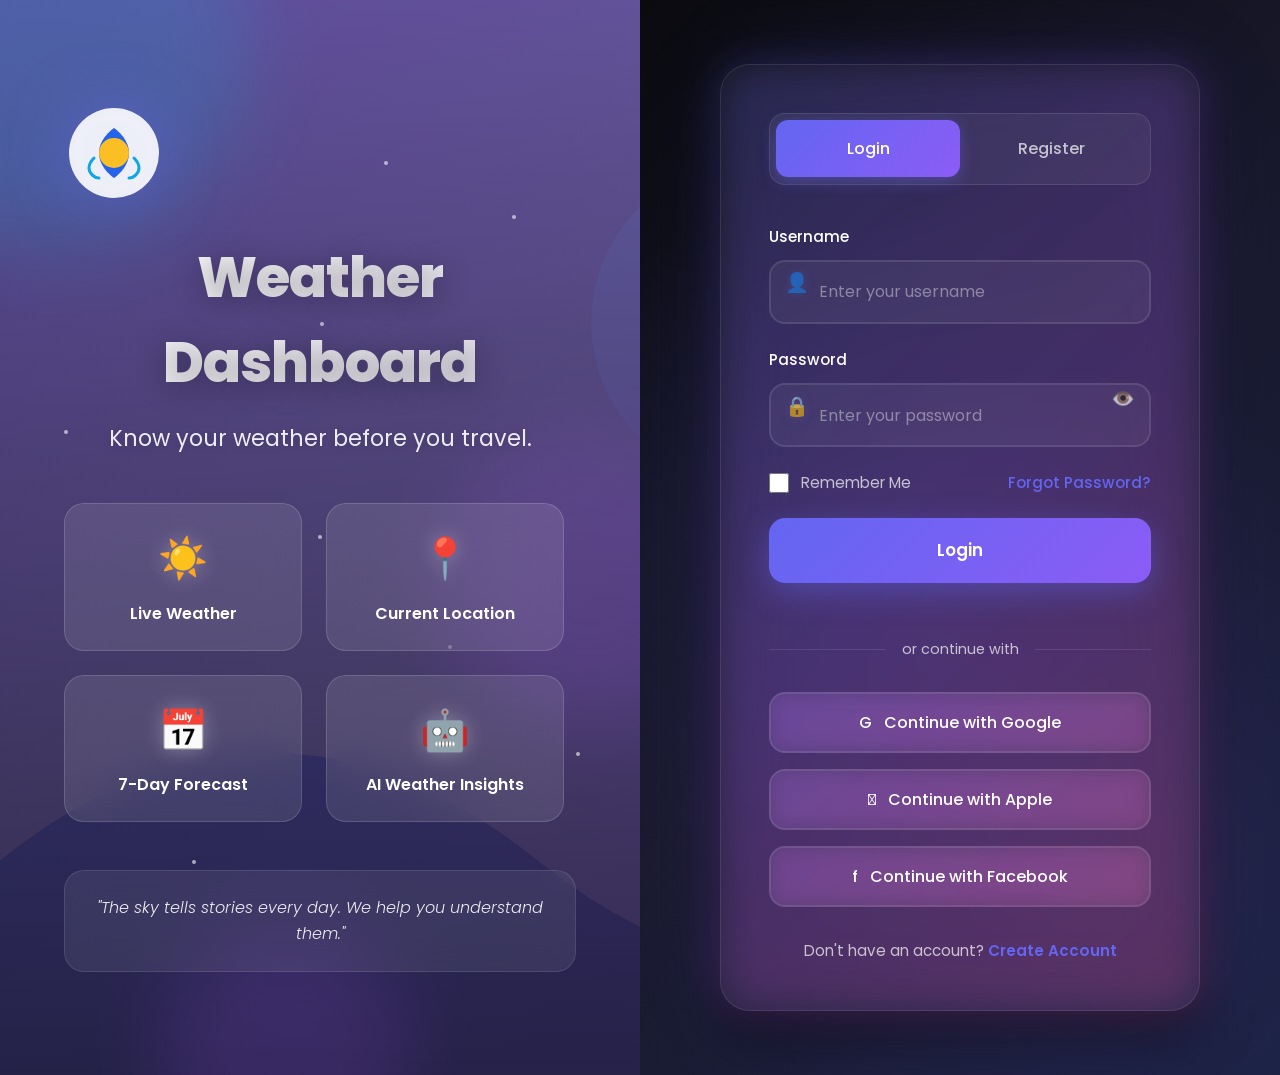
==== index.html @ 893cb173 "Initial project setup" ====
<!DOCTYPE html>
<html lang="en">
<head>
    <meta charset="UTF-8">
    <meta name="viewport" content="width=device-width, initial-scale=1.0">
    <title>Weather Dashboard - Login</title>
    <link rel="preconnect" href="https://fonts.googleapis.com">
    <link rel="preconnect" href="https://fonts.gstatic.com" crossorigin>
    <link href="https://fonts.googleapis.com/css2?family=Poppins:wght@300;400;500;600;700&display=swap" rel="stylesheet">
    <link rel="stylesheet" href="css/style.css">
</head>
<body>
    <div class="login-container">
        <!-- Left Side - Animated Background -->
        <div class="left-side">
            <!-- Animated Background Shapes -->
            <div class="bg-shapes">
                <div class="shape shape-1"></div>
                <div class="shape shape-2"></div>
                <div class="shape shape-3"></div>
            </div>

            <!-- Floating Weather Particles -->
            <div class="particle"></div>
            <div class="particle"></div>
            <div class="particle"></div>
            <div class="particle"></div>
            <div class="particle"></div>
            <div class="particle"></div>
            <div class="particle"></div>
            <div class="particle"></div>

            <!-- Left Side Content -->
            <div class="left-content">
                <div class="logo">
                    <svg viewBox="0 0 100 100" fill="none" xmlns="http://www.w3.org/2000/svg">
                        <circle cx="50" cy="50" r="45" fill="white" fill-opacity="0.9"/>
                        <path d="M50 25C50 25 35 35 35 50C35 65 50 75 50 75C50 75 65 65 65 50C65 35 50 25 50 25Z" fill="#2563EB"/>
                        <circle cx="50" cy="50" r="15" fill="#FBBF24"/>
                        <path d="M30 55C30 55 25 60 25 65C25 70 30 75 35 75" stroke="#0EA5E9" stroke-width="3" stroke-linecap="round"/>
                        <path d="M70 55C70 55 75 60 75 65C75 70 70 75 65 75" stroke="#0EA5E9" stroke-width="3" stroke-linecap="round"/>
                    </svg>
                </div>
                <h1>Weather Dashboard</h1>
                <p class="subtitle">Know your weather before you travel.</p>

                <!-- Feature Cards -->
                <div class="features">
                    <div class="feature-card">
                        <span class="icon">☀️</span>
                        <span>Live Weather</span>
                    </div>
                    <div class="feature-card">
                        <span class="icon">📍</span>
                        <span>Current Location</span>
                    </div>
                    <div class="feature-card">
                        <span class="icon">📅</span>
                        <span>7-Day Forecast</span>
                    </div>
                    <div class="feature-card">
                        <span class="icon">🤖</span>
                        <span>AI Weather Insights</span>
                    </div>
                </div>

                <!-- Quote Section -->
                <div class="quote-section">
                    <p>"The sky tells stories every day. We help you understand them."</p>
                </div>
            </div>
        </div>

        <!-- Right Side - Login Form -->
        <div class="right-side">
            <div class="login-card">
                <!-- Login/Register Toggle -->
                <div class="auth-toggle">
                    <button class="toggle-btn active" id="loginToggle">Login</button>
                    <button class="toggle-btn" id="registerToggle">Register</button>
                </div>

                <!-- Login Form -->
                <form class="auth-form active" id="loginForm">
                    <div class="form-group">
                        <label for="loginUsername">Username</label>
                        <span class="input-icon">👤</span>
                        <input type="text" id="loginUsername" placeholder="Enter your username" autocomplete="username">
                        <span class="validation-message" id="loginUsernameError"></span>
                    </div>

                    <div class="form-group">
                        <label for="loginPassword">Password</label>
                        <span class="input-icon">🔒</span>
                        <input type="password" id="loginPassword" placeholder="Enter your password" autocomplete="current-password">
                        <span class="password-toggle" id="loginPasswordToggle">👁️</span>
                        <span class="validation-message" id="loginPasswordError"></span>
                    </div>

                    <div class="form-options">
                        <label class="remember-me">
                            <input type="checkbox" id="rememberMe">
                            Remember Me
                        </label>
                        <a href="#" class="forgot-password" id="forgotPassword">Forgot Password?</a>
                    </div>

                    <button type="submit" class="submit-btn" id="loginBtn">
                        <span class="btn-text">Login</span>
                        <div class="loading-spinner"></div>
                    </button>

                    <!-- Social Login -->
                    <div class="divider">
                        <span>or continue with</span>
                    </div>

                    <div class="social-login">
                        <button type="button" class="social-btn google">
                            <span>G</span>
                            <span>Continue with Google</span>
                        </button>
                        <button type="button" class="social-btn apple">
                            <span></span>
                            <span>Continue with Apple</span>
                        </button>
                        <button type="button" class="social-btn facebook">
                            <span>f</span>
                            <span>Continue with Facebook</span>
                        </button>
                    </div>

                    <div class="create-account">
                        <p>Don't have an account? <a href="#" id="createAccountLink">Create Account</a></p>
                    </div>
                </form>

                <!-- Register Form -->
                <form class="auth-form" id="registerForm">
                    <div class="form-group">
                        <label for="registerUsername">Username</label>
                        <span class="input-icon">👤</span>
                        <input type="text" id="registerUsername" placeholder="Choose a username" autocomplete="username">
                        <span class="validation-message" id="registerUsernameError"></span>
                    </div>

                    <div class="form-group">
                        <label for="registerEmail">Email</label>
                        <span class="input-icon">📧</span>
                        <input type="email" id="registerEmail" placeholder="Enter your email" autocomplete="email">
                        <span class="validation-message" id="registerEmailError"></span>
                    </div>

                    <div class="form-group">
                        <label for="registerPassword">Password</label>
                        <span class="input-icon">🔒</span>
                        <input type="password" id="registerPassword" placeholder="Create a password" autocomplete="new-password">
                        <span class="password-toggle" id="registerPasswordToggle">👁️</span>
                        <span class="validation-message" id="registerPasswordError"></span>
                    </div>

                    <div class="form-group">
                        <label for="confirmPassword">Confirm Password</label>
                        <span class="input-icon">🔒</span>
                        <input type="password" id="confirmPassword" placeholder="Confirm your password" autocomplete="new-password">
                        <span class="password-toggle" id="confirmPasswordToggle">👁️</span>
                        <span class="validation-message" id="confirmPasswordError"></span>
                    </div>

                    <button type="submit" class="submit-btn" id="registerBtn">
                        <span class="btn-text">Create Account</span>
                        <div class="loading-spinner"></div>
                    </button>

                    <!-- Social Login -->
                    <div class="divider">
                        <span>or continue with</span>
                    </div>

                    <div class="social-login">
                        <button type="button" class="social-btn google">
                            <span>G</span>
                            <span>Continue with Google</span>
                        </button>
                        <button type="button" class="social-btn apple">
                            <span></span>
                            <span>Continue with Apple</span>
                        </button>
                        <button type="button" class="social-btn facebook">
                            <span>f</span>
                            <span>Continue with Facebook</span>
                        </button>
                    </div>

                    <div class="create-account">
                        <p>Already have an account? <a href="#" id="loginAccountLink">Login</a></p>
                    </div>
                </form>
            </div>
        </div>
    </div>

    <!-- Toast Container -->
    <div class="toast-container" id="toastContainer"></div>

    <script src="js/login.js"></script>
</body>
</html>
---- css/style.css ----
/* ============================================
   Weather Dashboard - Premium Login Page Styles
   Futuristic Glassmorphism Design
   ============================================ */

/* CSS Variables */
:root {
  --primary: #6366f1;
  --secondary: #8b5cf6;
  --accent: #a855f7;
  --dark: #0a0a0f;
  --background: #0a0a0f;
  --success: #10b981;
  --warning: #f59e0b;
  --danger: #ef4444;
  --glass-bg: rgba(255, 255, 255, 0.05);
  --glass-border: rgba(255, 255, 255, 0.1);
  --neon-blue: #00d4ff;
  --neon-purple: #a855f7;
  --text-primary: #ffffff;
  --text-secondary: rgba(255, 255, 255, 0.7);
  --shadow-light: 0 4px 6px -1px rgba(0, 0, 0, 0.3);
  --shadow-medium: 0 10px 15px -3px rgba(0, 0, 0, 0.4);
  --shadow-large: 0 25px 50px -12px rgba(0, 0, 0, 0.5);
  --shadow-glow: 0 0 20px rgba(99, 102, 241, 0.3);
}

/* Reset and Base Styles */
* {
  margin: 0;
  padding: 0;
  box-sizing: border-box;
}

body {
  font-family: 'Poppins', sans-serif;
  background: var(--background);
  overflow-x: hidden;
  min-height: 100vh;
  color: var(--text-primary);
}

/* ============================================
   Main Container - Split Screen Layout
   ============================================ */
.login-container {
  display: flex;
  min-height: 100vh;
  width: 100%;
  background: var(--dark);
}

/* ============================================
   Left Side - Premium Animated Background
   ============================================ */
.left-side {
  flex: 1;
  position: relative;
  background: 
    linear-gradient(135deg, rgba(99, 102, 241, 0.8) 0%, rgba(139, 92, 246, 0.8) 50%, rgba(168, 85, 247, 0.8) 100%),
    url('data:image/svg+xml,<svg xmlns="http://www.w3.org/2000/svg" viewBox="0 0 100 100"><defs><linearGradient id="sky" x1="0%" y1="0%" x2="100%" y2="100%"><stop offset="0%" style="stop-color:%23ff6b6b"/><stop offset="50%" style="stop-color:%23feca57"/><stop offset="100%" style="stop-color:%23ff9ff3"/></linearGradient></defs><rect fill="url(%23sky)" width="100" height="100"/><path d="M0 80 Q25 60 50 80 T100 80 L100 100 L0 100 Z" fill="%232d3436"/><circle cx="70" cy="30" r="15" fill="%23ffeaa7"/></svg>');
  background-size: 400% 400%, cover;
  animation: gradientShift 20s ease infinite;
  display: flex;
  flex-direction: column;
  justify-content: center;
  align-items: center;
  padding: 4rem;
  color: white;
  overflow: hidden;
}

@keyframes gradientShift {
  0% { background-position: 0% 50%; }
  50% { background-position: 100% 50%; }
  100% { background-position: 0% 50%; }
}

/* Dark Gradient Overlay */
.left-side::before {
  content: '';
  position: absolute;
  top: 0;
  left: 0;
  right: 0;
  bottom: 0;
  background: linear-gradient(180deg, rgba(10, 10, 15, 0.3) 0%, rgba(10, 10, 15, 0.7) 100%);
  z-index: 1;
}

/* Animated Background Elements */
.bg-shapes {
  position: absolute;
  top: 0;
  left: 0;
  width: 100%;
  height: 100%;
  overflow: hidden;
  z-index: 1;
}

.shape {
  position: absolute;
  border-radius: 50%;
  opacity: 0.15;
  animation: float 25s infinite ease-in-out;
  filter: blur(40px);
}

.shape-1 {
  width: 400px;
  height: 400px;
  background: var(--neon-blue);
  top: -150px;
  left: -150px;
  animation-delay: 0s;
}

.shape-2 {
  width: 300px;
  height: 300px;
  background: var(--neon-purple);
  top: 40%;
  right: -100px;
  animation-delay: 8s;
}

.shape-3 {
  width: 250px;
  height: 250px;
  background: var(--accent);
  bottom: -100px;
  left: 25%;
  animation-delay: 15s;
}

@keyframes float {
  0%, 100% { transform: translateY(0) rotate(0deg); }
  25% { transform: translateY(-20px) rotate(5deg); }
  50% { transform: translateY(-40px) rotate(-5deg); }
  75% { transform: translateY(-20px) rotate(3deg); }
}

/* Floating Weather Particles */
.particle {
  position: absolute;
  width: 4px;
  height: 4px;
  background: rgba(255, 255, 255, 0.6);
  border-radius: 50%;
  animation: particleFloat 15s infinite ease-in-out;
  z-index: 2;
}

.particle:nth-child(1) { top: 10%; left: 20%; animation-delay: 0s; }
.particle:nth-child(2) { top: 20%; left: 80%; animation-delay: 2s; }
.particle:nth-child(3) { top: 40%; left: 10%; animation-delay: 4s; }
.particle:nth-child(4) { top: 60%; left: 70%; animation-delay: 6s; }
.particle:nth-child(5) { top: 80%; left: 30%; animation-delay: 8s; }
.particle:nth-child(6) { top: 30%; left: 50%; animation-delay: 10s; }
.particle:nth-child(7) { top: 70%; left: 90%; animation-delay: 12s; }
.particle:nth-child(8) { top: 15%; left: 60%; animation-delay: 14s; }

@keyframes particleFloat {
  0%, 100% { transform: translateY(0) translateX(0); opacity: 0; }
  10% { opacity: 1; }
  90% { opacity: 1; }
  100% { transform: translateY(-100vh) translateX(50px); opacity: 0; }
}

@keyframes cloudFloat {
  0%, 100% { transform: translateX(0); }
  50% { transform: translateX(50px); }
}

/* Left Side Content */
.left-content {
  position: relative;
  z-index: 10;
  text-align: center;
  animation: fadeInUp 1s ease-out;
  max-width: 600px;
}

@keyframes fadeInUp {
  from {
    opacity: 0;
    transform: translateY(30px);
  }
  to {
    opacity: 1;
    transform: translateY(0);
  }
}

.logo {
  width: 100px;
  height: 100px;
  margin-bottom: 2rem;
  animation: floatLogo 4s ease-in-out infinite;
  filter: drop-shadow(0 0 30px rgba(99, 102, 241, 0.5));
}

@keyframes floatLogo {
  0%, 100% { transform: translateY(0) rotate(0deg); }
  50% { transform: translateY(-15px) rotate(5deg); }
}

.left-content h1 {
  font-size: 3.5rem;
  font-weight: 800;
  margin-bottom: 1rem;
  text-shadow: 0 4px 30px rgba(0, 0, 0, 0.3);
  letter-spacing: -1px;
  background: linear-gradient(135deg, #ffffff 0%, rgba(255, 255, 255, 0.8) 100%);
  -webkit-background-clip: text;
  -webkit-text-fill-color: transparent;
  background-clip: text;
}

.left-content .subtitle {
  font-size: 1.4rem;
  margin-bottom: 3rem;
  opacity: 0.9;
  font-weight: 400;
  text-shadow: 0 2px 10px rgba(0, 0, 0, 0.2);
}

/* Feature Cards */
.features {
  display: grid;
  grid-template-columns: repeat(2, 1fr);
  gap: 1.5rem;
  max-width: 500px;
  margin-bottom: 3rem;
}

.feature-card {
  background: rgba(255, 255, 255, 0.1);
  backdrop-filter: blur(20px);
  border: 1px solid rgba(255, 255, 255, 0.15);
  border-radius: 20px;
  padding: 1.5rem;
  text-align: center;
  transition: all 0.4s cubic-bezier(0.175, 0.885, 0.32, 1.275);
  animation: slideUp 0.8s ease-out backwards;
  position: relative;
  overflow: hidden;
}

.feature-card::before {
  content: '';
  position: absolute;
  top: 0;
  left: 0;
  right: 0;
  bottom: 0;
  background: linear-gradient(135deg, rgba(99, 102, 241, 0.2) 0%, rgba(168, 85, 247, 0.2) 100%);
  opacity: 0;
  transition: opacity 0.3s ease;
}

.feature-card:hover::before {
  opacity: 1;
}

.feature-card:nth-child(1) { animation-delay: 0.2s; }
.feature-card:nth-child(2) { animation-delay: 0.3s; }
.feature-card:nth-child(3) { animation-delay: 0.4s; }
.feature-card:nth-child(4) { animation-delay: 0.5s; }

@keyframes slideUp {
  from {
    opacity: 0;
    transform: translateY(20px);
  }
  to {
    opacity: 1;
    transform: translateY(0);
  }
}

.feature-card:hover {
  transform: translateY(-8px) scale(1.02);
  box-shadow: 0 20px 40px rgba(0, 0, 0, 0.3), 0 0 20px rgba(99, 102, 241, 0.3);
  border-color: rgba(99, 102, 241, 0.5);
}

.feature-card .icon {
  font-size: 2.5rem;
  margin-bottom: 0.8rem;
  display: block;
  position: relative;
  z-index: 1;
  filter: drop-shadow(0 0 10px rgba(255, 255, 255, 0.3));
}

.feature-card span {
  font-size: 1rem;
  font-weight: 600;
  position: relative;
  z-index: 1;
}

/* Quote Section */
.quote-section {
  margin-top: 2rem;
  padding: 1.5rem 2rem;
  background: rgba(255, 255, 255, 0.08);
  backdrop-filter: blur(15px);
  border-radius: 20px;
  border: 1px solid rgba(255, 255, 255, 0.1);
  animation: fadeInUp 1s ease-out backwards;
  animation-delay: 0.8s;
}

.quote-section p {
  font-size: 1rem;
  font-style: italic;
  line-height: 1.6;
  opacity: 0.9;
  font-weight: 300;
}


/* ============================================
   Right Side - Premium Login Form
   ============================================ */
.right-side {
  flex: 1;
  background: linear-gradient(135deg, #0a0a0f 0%, #1a1a2e 50%, #16213e 100%);
  display: flex;
  justify-content: center;
  align-items: center;
  padding: 4rem;
  position: relative;
  overflow: hidden;
}

.right-side::before {
  content: '';
  position: absolute;
  top: 0;
  left: 0;
  right: 0;
  bottom: 0;
  background: radial-gradient(circle at 30% 50%, rgba(99, 102, 241, 0.1) 0%, transparent 50%),
              radial-gradient(circle at 70% 80%, rgba(168, 85, 247, 0.1) 0%, transparent 50%);
  z-index: 0;
}

/* Premium Glassmorphism Login Card */
.login-card {
  background: rgba(255, 255, 255, 0.03);
  backdrop-filter: blur(40px);
  border-radius: 30px;
  padding: 3rem;
  width: 100%;
  max-width: 480px;
  box-shadow: 0 25px 50px rgba(0, 0, 0, 0.5), 0 0 100px rgba(99, 102, 241, 0.1);
  border: 1px solid rgba(255, 255, 255, 0.1);
  animation: fadeInRight 1s ease-out;
  position: relative;
  z-index: 1;
}

.login-card::before {
  content: '';
  position: absolute;
  top: -2px;
  left: -2px;
  right: -2px;
  bottom: -2px;
  background: linear-gradient(135deg, rgba(99, 102, 241, 0.5) 0%, rgba(168, 85, 247, 0.5) 50%, rgba(236, 72, 153, 0.5) 100%);
  border-radius: 32px;
  z-index: -1;
  opacity: 0.5;
  filter: blur(20px);
}

@keyframes fadeInRight {
  from {
    opacity: 0;
    transform: translateX(30px);
  }
  to {
    opacity: 1;
    transform: translateX(0);
  }
}

/* Login/Register Toggle */
.auth-toggle {
  display: flex;
  background: rgba(255, 255, 255, 0.05);
  border-radius: 16px;
  padding: 0.4rem;
  margin-bottom: 2.5rem;
  border: 1px solid rgba(255, 255, 255, 0.1);
}

.toggle-btn {
  flex: 1;
  padding: 1rem;
  border: none;
  background: transparent;
  color: var(--text-secondary);
  font-family: 'Poppins', sans-serif;
  font-size: 1rem;
  font-weight: 500;
  cursor: pointer;
  border-radius: 12px;
  transition: all 0.4s cubic-bezier(0.175, 0.885, 0.32, 1.275);
  position: relative;
  overflow: hidden;
}

.toggle-btn.active {
  background: linear-gradient(135deg, var(--primary) 0%, var(--secondary) 100%);
  color: white;
  box-shadow: 0 4px 15px rgba(99, 102, 241, 0.4);
}

.toggle-btn:hover:not(.active) {
  background: rgba(255, 255, 255, 0.1);
  color: var(--text-primary);
}

/* Form Styles */
.auth-form {
  display: none;
  animation: fadeIn 0.5s ease-out;
}

.auth-form.active {
  display: block;
}

@keyframes fadeIn {
  from { opacity: 0; }
  to { opacity: 1; }
}

.form-group {
  margin-bottom: 1.5rem;
  position: relative;
}

.form-group label {
  display: block;
  margin-bottom: 0.75rem;
  color: var(--text-primary);
  font-weight: 500;
  font-size: 0.95rem;
}

.form-group input {
  width: 100%;
  padding: 1.1rem 1rem 1.1rem 3rem;
  border: 2px solid rgba(255, 255, 255, 0.1);
  border-radius: 16px;
  font-family: 'Poppins', sans-serif;
  font-size: 1rem;
  transition: all 0.3s ease;
  background: rgba(255, 255, 255, 0.05);
  color: var(--text-primary);
}

.form-group input::placeholder {
  color: rgba(255, 255, 255, 0.4);
}

.form-group input:focus {
  outline: none;
  border-color: var(--primary);
  background: rgba(255, 255, 255, 0.08);
  box-shadow: 0 0 0 4px rgba(99, 102, 241, 0.15), 0 0 20px rgba(99, 102, 241, 0.2);
}

.form-group .input-icon {
  position: absolute;
  left: 1rem;
  top: 50%;
  transform: translateY(-50%);
  color: var(--text-secondary);
  font-size: 1.2rem;
  filter: drop-shadow(0 0 5px rgba(99, 102, 241, 0.3));
}

.form-group label + .input-icon {
  top: calc(50% + 0.5rem);
}

/* Password Toggle */
.password-toggle {
  position: absolute;
  right: 1rem;
  top: 50%;
  transform: translateY(-50%);
  cursor: pointer;
  color: var(--text-secondary);
  font-size: 1.2rem;
  transition: all 0.3s ease;
}

.password-toggle:hover {
  color: var(--primary);
  filter: drop-shadow(0 0 10px rgba(99, 102, 241, 0.5));
}

.form-group label + .password-toggle {
  top: calc(50% + 0.5rem);
}

/* Remember Me & Forgot Password */
.form-options {
  display: flex;
  justify-content: space-between;
  align-items: center;
  margin-bottom: 1.5rem;
  font-size: 0.9rem;
}

.remember-me {
  display: flex;
  align-items: center;
  gap: 0.75rem;
  cursor: pointer;
  color: var(--text-secondary);
  font-size: 0.95rem;
}

.remember-me input[type="checkbox"] {
  width: 20px;
  height: 20px;
  cursor: pointer;
  accent-color: var(--primary);
  border-radius: 4px;
}

.forgot-password {
  color: var(--primary);
  text-decoration: none;
  font-weight: 500;
  transition: all 0.3s ease;
  font-size: 0.95rem;
}

.forgot-password:hover {
  color: var(--secondary);
  text-shadow: 0 0 10px rgba(99, 102, 241, 0.5);
}

/* Submit Button */
.submit-btn {
  width: 100%;
  padding: 1.2rem;
  background: linear-gradient(135deg, var(--primary) 0%, var(--secondary) 100%);
  color: white;
  border: none;
  border-radius: 16px;
  font-family: 'Poppins', sans-serif;
  font-size: 1.05rem;
  font-weight: 600;
  cursor: pointer;
  transition: all 0.4s cubic-bezier(0.175, 0.885, 0.32, 1.275);
  position: relative;
  overflow: hidden;
  box-shadow: 0 10px 30px rgba(99, 102, 241, 0.4);
  margin-bottom: 1.5rem;
}

.submit-btn::before {
  content: '';
  position: absolute;
  top: 50%;
  left: 50%;
  width: 0;
  height: 0;
  background: rgba(255, 255, 255, 0.3);
  border-radius: 50%;
  transform: translate(-50%, -50%);
  transition: width 0.6s, height 0.6s;
}

.submit-btn:hover::before {
  width: 300px;
  height: 300px;
}

.submit-btn:hover {
  transform: translateY(-3px);
  box-shadow: 0 15px 40px rgba(99, 102, 241, 0.5), 0 0 30px rgba(99, 102, 241, 0.3);
}

.submit-btn:active {
  transform: translateY(0);
}

.submit-btn:disabled {
  opacity: 0.7;
  cursor: not-allowed;
}

/* Loading Animation */
.loading-spinner {
  display: none;
  width: 20px;
  height: 20px;
  border: 2px solid rgba(255, 255, 255, 0.3);
  border-top-color: white;
  border-radius: 50%;
  animation: spin 0.8s linear infinite;
  margin: 0 auto;
}

@keyframes spin {
  to { transform: rotate(360deg); }
}

.submit-btn.loading .btn-text {
  display: none;
}

.submit-btn.loading .loading-spinner {
  display: block;
}

/* Validation Messages */
.validation-message {
  font-size: 0.85rem;
  margin-top: 0.5rem;
  display: none;
  animation: shake 0.5s ease;
}

@keyframes shake {
  0%, 100% { transform: translateX(0); }
  25% { transform: translateX(-5px); }
  75% { transform: translateX(5px); }
}

.validation-message.error {
  color: var(--danger);
  display: block;
}

.validation-message.success {
  color: var(--success);
  display: block;
}

.form-group input.error {
  border-color: var(--danger);
  box-shadow: 0 0 0 4px rgba(239, 68, 68, 0.15);
}

.form-group input.success {
  border-color: var(--success);
  box-shadow: 0 0 0 4px rgba(16, 185, 129, 0.15);
}

/* Social Login Buttons */
.social-login {
  display: flex;
  flex-direction: column;
  gap: 1rem;
  margin-bottom: 2rem;
}

.social-btn {
  width: 100%;
  padding: 1rem;
  border: 2px solid rgba(255, 255, 255, 0.1);
  border-radius: 16px;
  background: rgba(255, 255, 255, 0.05);
  color: var(--text-primary);
  font-family: 'Poppins', sans-serif;
  font-size: 1rem;
  font-weight: 500;
  cursor: pointer;
  transition: all 0.3s ease;
  display: flex;
  align-items: center;
  justify-content: center;
  gap: 0.75rem;
  backdrop-filter: blur(10px);
}

.social-btn:hover {
  background: rgba(255, 255, 255, 0.1);
  border-color: rgba(255, 255, 255, 0.2);
  transform: translateY(-2px);
  box-shadow: 0 10px 30px rgba(0, 0, 0, 0.3);
}

.social-btn.google:hover {
  border-color: #4285f4;
  box-shadow: 0 10px 30px rgba(66, 133, 244, 0.3);
}

.social-btn.apple:hover {
  border-color: #000;
  box-shadow: 0 10px 30px rgba(0, 0, 0, 0.3);
}

.social-btn.facebook:hover {
  border-color: #1877f2;
  box-shadow: 0 10px 30px rgba(24, 119, 242, 0.3);
}

.divider {
  display: flex;
  align-items: center;
  margin: 2rem 0;
  color: var(--text-secondary);
  font-size: 0.9rem;
}

.divider::before,
.divider::after {
  content: '';
  flex: 1;
  height: 1px;
  background: rgba(255, 255, 255, 0.1);
}

.divider span {
  padding: 0 1rem;
}

.create-account {
  text-align: center;
  color: var(--text-secondary);
  font-size: 0.95rem;
}

.create-account a {
  color: var(--primary);
  text-decoration: none;
  font-weight: 600;
  transition: all 0.3s ease;
}

.create-account a:hover {
  color: var(--secondary);
  text-shadow: 0 0 10px rgba(99, 102, 241, 0.5);
}

/* ============================================
   Toast Notifications
   ============================================ */
.toast-container {
  position: fixed;
  top: 20px;
  right: 20px;
  z-index: 1000;
}

.toast {
  background: rgba(10, 10, 15, 0.95);
  backdrop-filter: blur(20px);
  padding: 1.2rem 1.8rem;
  border-radius: 16px;
  box-shadow: 0 25px 50px rgba(0, 0, 0, 0.5);
  margin-bottom: 1rem;
  display: flex;
  align-items: center;
  gap: 1rem;
  animation: slideInRight 0.5s ease-out;
  min-width: 320px;
  border: 1px solid rgba(255, 255, 255, 0.1);
}

@keyframes slideInRight {
  from {
    opacity: 0;
    transform: translateX(100%);
  }
  to {
    opacity: 1;
    transform: translateX(0);
  }
}

.toast.success {
  border-left: 4px solid var(--success);
}

.toast.error {
  border-left: 4px solid var(--danger);
}

.toast.warning {
  border-left: 4px solid var(--warning);
}

.toast-icon {
  font-size: 1.3rem;
}

.toast.success .toast-icon { color: var(--success); }
.toast.error .toast-icon { color: var(--danger); }
.toast.warning .toast-icon { color: var(--warning); }

.toast-message {
  font-size: 0.95rem;
  color: var(--text-primary);
  font-weight: 500;
}

.toast.hide {
  animation: slideOutRight 0.5s ease-out forwards;
}

@keyframes slideOutRight {
  from {
    opacity: 1;
    transform: translateX(0);
  }
  to {
    opacity: 0;
    transform: translateX(100%);
  }
}

/* ============================================
   Responsive Design
   ============================================ */
@media (max-width: 1024px) {
  .left-content h1 {
    font-size: 2.8rem;
  }

  .left-content .subtitle {
    font-size: 1.2rem;
  }

  .features {
    grid-template-columns: repeat(2, 1fr);
    gap: 1rem;
  }

  .feature-card {
    padding: 1.2rem;
  }

  .quote-section {
    padding: 1.2rem 1.5rem;
  }
}

@media (max-width: 768px) {
  .login-container {
    flex-direction: column;
  }

  .left-side {
    padding: 3rem 2rem;
    min-height: 45vh;
  }

  .left-content h1 {
    font-size: 2.2rem;
  }

  .left-content .subtitle {
    font-size: 1.1rem;
    margin-bottom: 2rem;
  }

  .features {
    grid-template-columns: repeat(2, 1fr);
    gap: 0.8rem;
    max-width: 100%;
  }

  .feature-card {
    padding: 1rem;
  }

  .quote-section {
    display: none;
  }

  .right-side {
    padding: 2rem;
  }

  .login-card {
    padding: 2rem;
    max-width: 100%;
  }

  .social-login {
    margin-bottom: 1.5rem;
  }
}

@media (max-width: 480px) {
  .left-side {
    min-height: 40vh;
    padding: 2rem 1.5rem;
  }

  .left-content h1 {
    font-size: 1.8rem;
  }

  .logo {
    width: 70px;
    height: 70px;
  }

  .features {
    gap: 0.6rem;
  }

  .feature-card {
    padding: 0.8rem;
  }

  .feature-card .icon {
    font-size: 2rem;
  }

  .feature-card span {
    font-size: 0.85rem;
  }

  .right-side {
    padding: 1.5rem;
  }

  .login-card {
    padding: 1.5rem;
  }

  .auth-toggle {
    margin-bottom: 1.5rem;
  }

  .form-group {
    margin-bottom: 1rem;
  }

  .submit-btn {
    padding: 1rem;
  }
}

/* ============================================
   Accessibility
   ============================================ */
*:focus-visible {
  outline: 3px solid var(--primary);
  outline-offset: 3px;
}

button:focus-visible,
input:focus-visible {
  outline: 3px solid var(--primary);
  outline-offset: 3px;
}

/* Reduced Motion */
@media (prefers-reduced-motion: reduce) {
  *,
  *::before,
  *::after {
    animation-duration: 0.01ms !important;
    animation-iteration-count: 1 !important;
    transition-duration: 0.01ms !important;
  }
}

/* Smooth Scroll */
html {
  scroll-behavior: smooth;
}
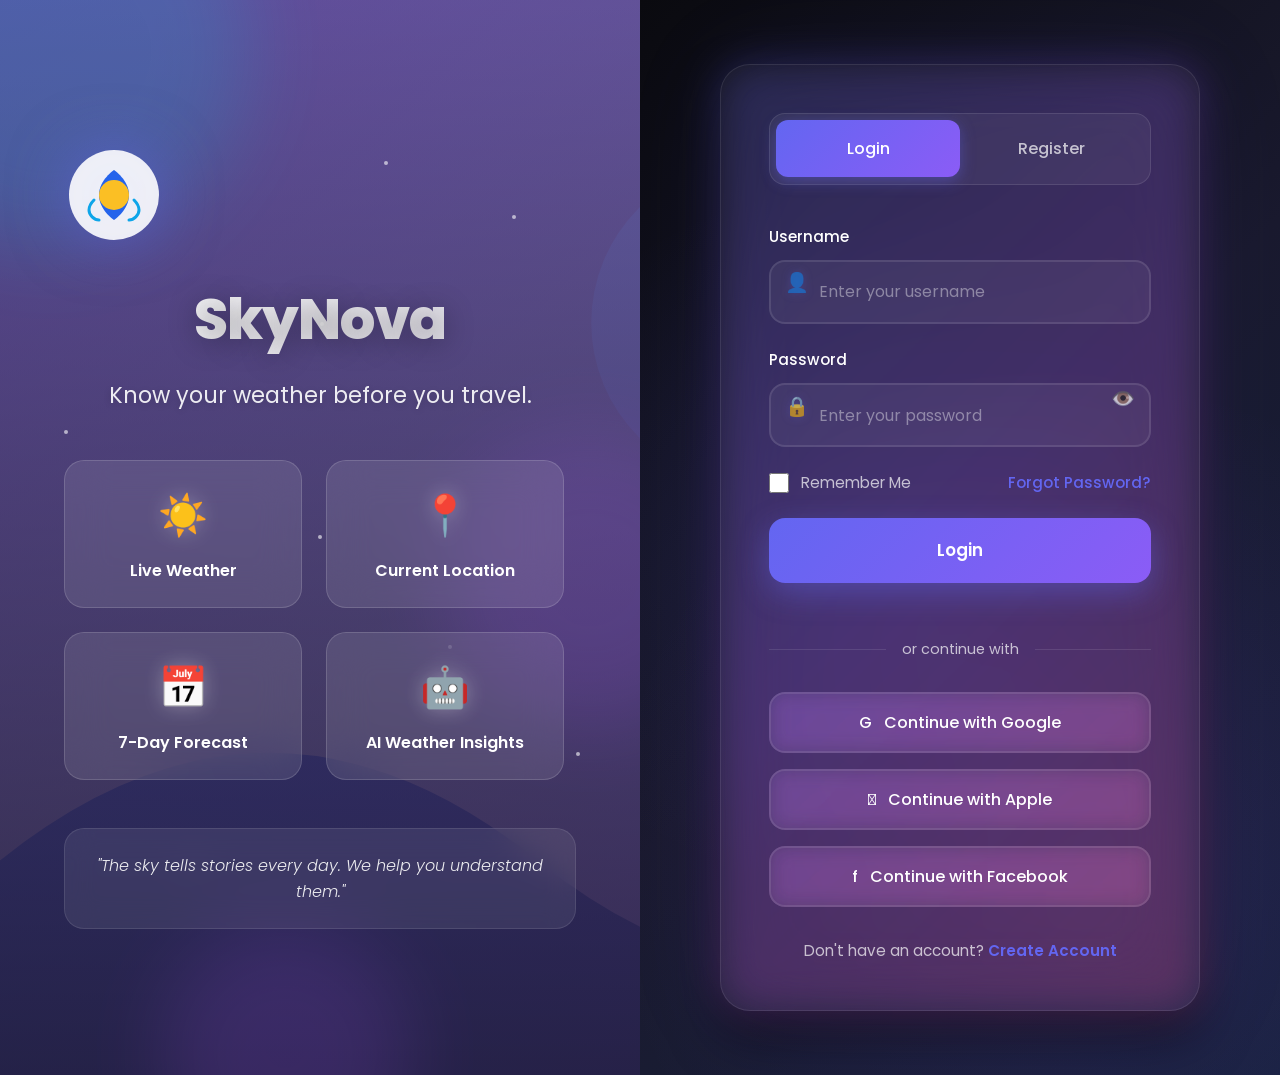
==== commit bd96f69b: "Updated README" ====
--- a/index.html
+++ b/index.html
@@ -3,7 +3,7 @@
 <head>
     <meta charset="UTF-8">
     <meta name="viewport" content="width=device-width, initial-scale=1.0">
-    <title>Weather Dashboard - Login</title>
+    <title>SkyNova - Login</title>
     <link rel="preconnect" href="https://fonts.googleapis.com">
     <link rel="preconnect" href="https://fonts.gstatic.com" crossorigin>
     <link href="https://fonts.googleapis.com/css2?family=Poppins:wght@300;400;500;600;700&display=swap" rel="stylesheet">
@@ -41,7 +41,7 @@
                         <path d="M70 55C70 55 75 60 75 65C75 70 70 75 65 75" stroke="#0EA5E9" stroke-width="3" stroke-linecap="round"/>
                     </svg>
                 </div>
-                <h1>Weather Dashboard</h1>
+                <h1>SkyNova</h1>
                 <p class="subtitle">Know your weather before you travel.</p>
 
                 <!-- Feature Cards -->
